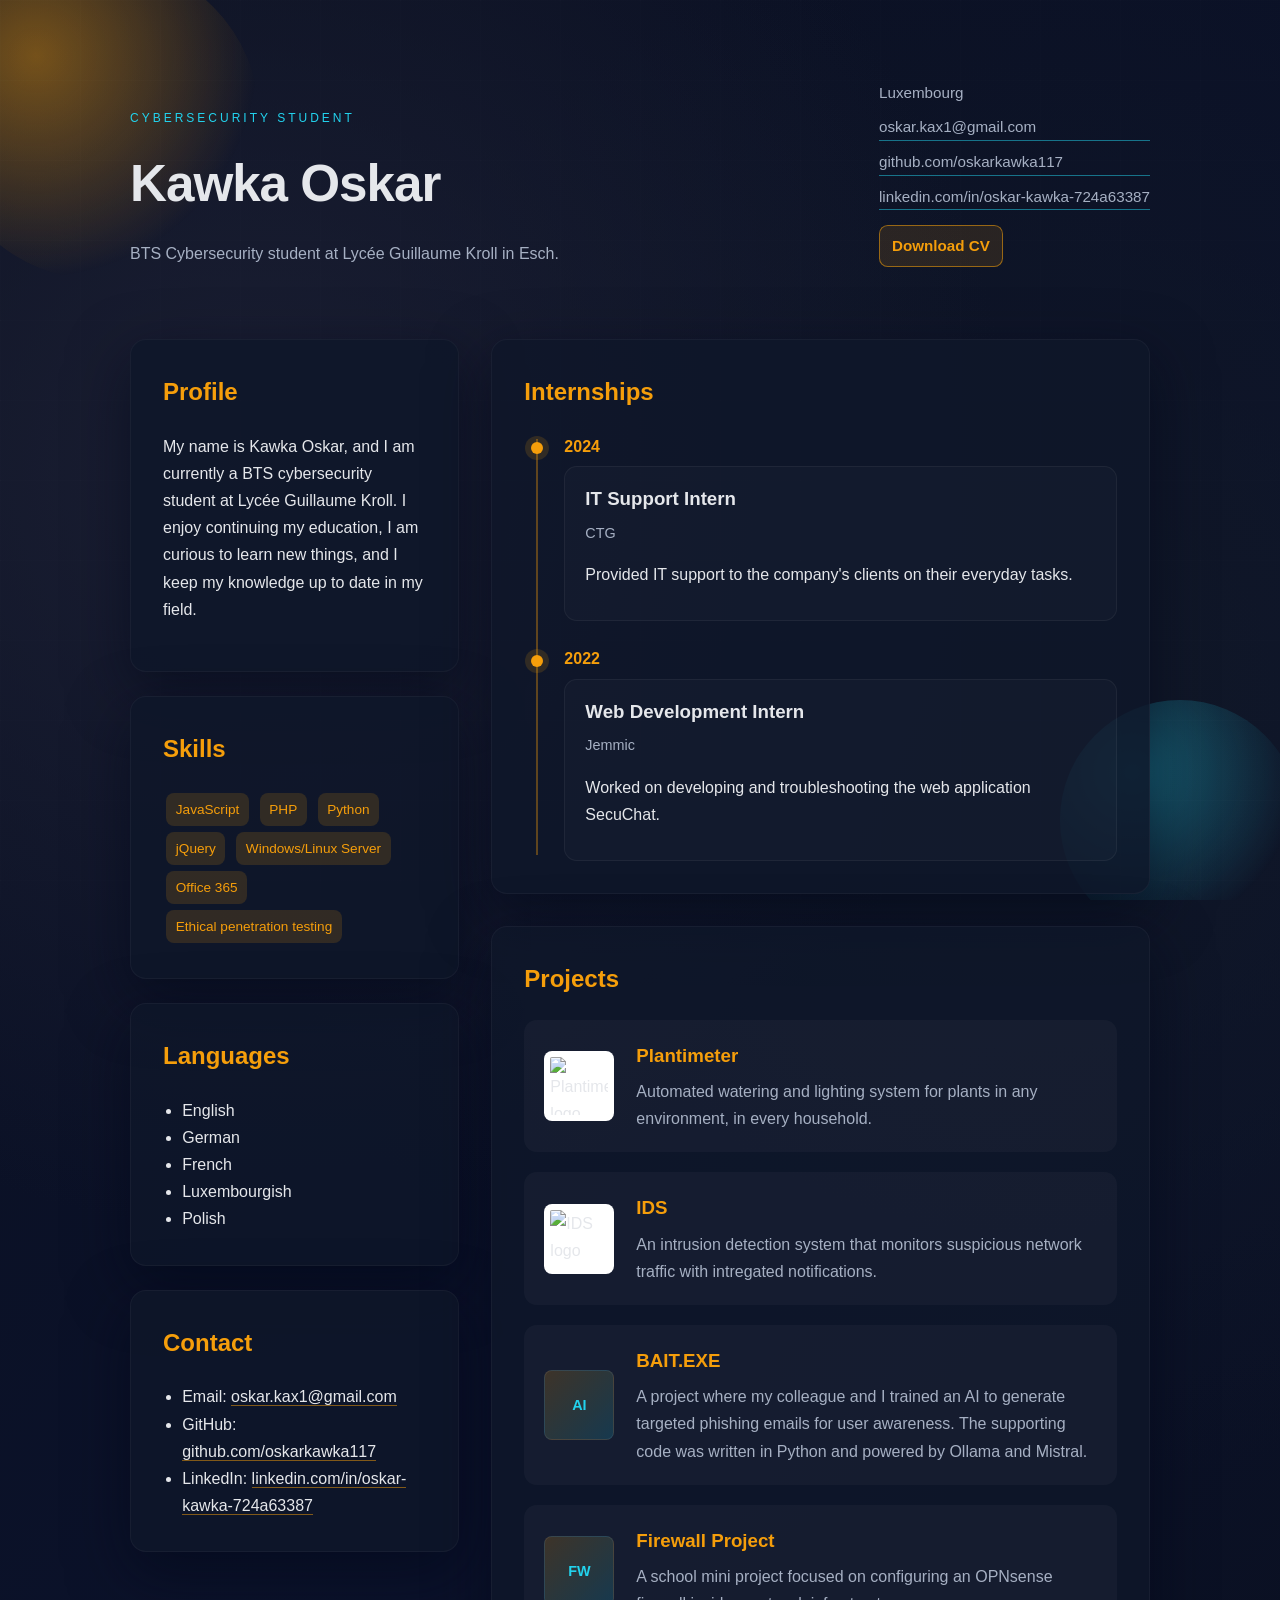
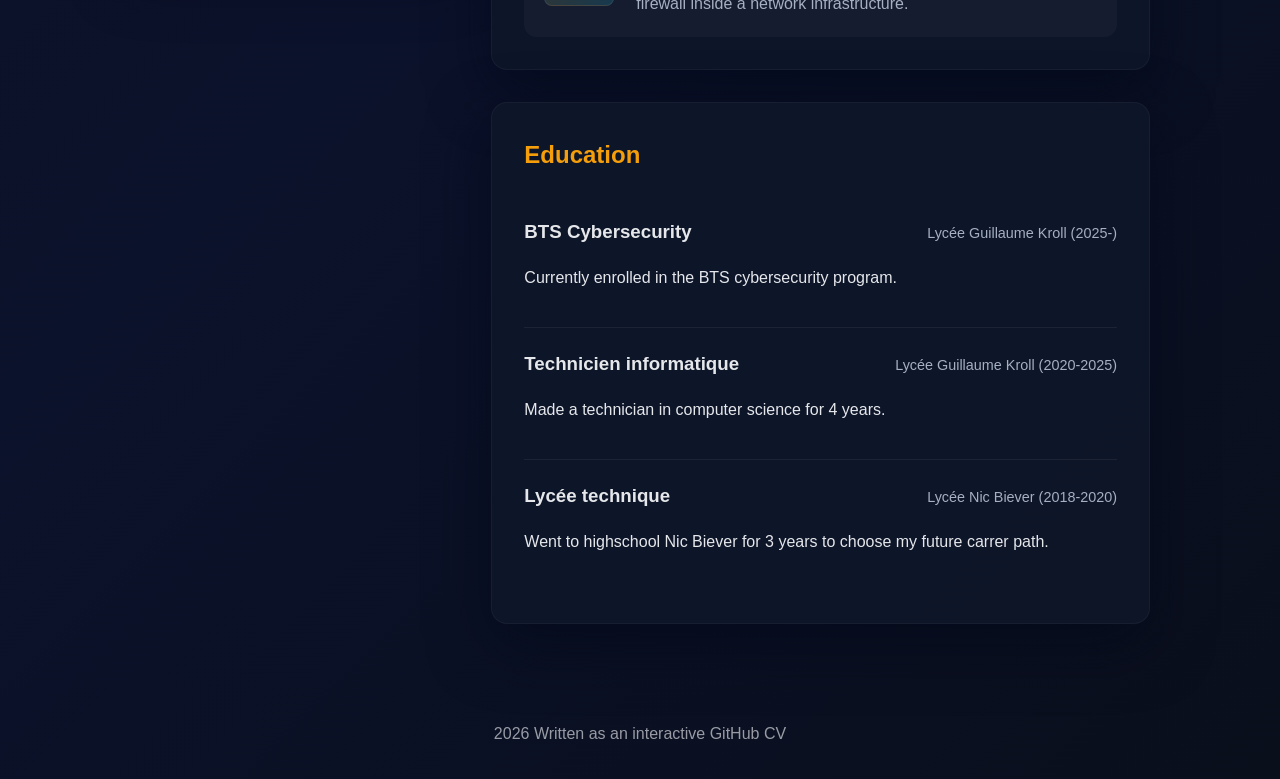
==== index.html @ f9e1fbe5 "Move profile page to site root" ====
<!DOCTYPE html>
<html lang="de">
<head>
  <meta charset="UTF-8" />
  <meta name="viewport" content="width=device-width, initial-scale=1.0" />
  <title>Kawka Oskar CV</title>
  <link rel="stylesheet" href="style.css" />
</head>
<body>
  <div class="ambient">
    <div class="orb orb-1"></div>
    <div class="orb orb-2"></div>
    <div class="grid"></div>
  </div>

  <header class="cv-header">
    <div class="cv-title">
      <p class="eyebrow">Cybersecurity Student</p>
      <h1>Kawka Oskar</h1>
      <p class="role">BTS Cybersecurity student at Lycée Guillaume Kroll in Esch.</p>
    </div>
    <div class="cv-meta">
      <span>Luxembourg</span>
      <a href="https://mail.google.com/mail/?view=cm&fs=1&to=oskar.kax1@gmail.com">oskar.kax1@gmail.com</a>
      <a href="https://github.com/oskarkawka117/">github.com/oskarkawka117</a>
      <a href="https://www.linkedin.com/in/oskar-kawka-724a63387/">linkedin.com/in/oskar-kawka-724a63387</a>
      <a class="download-link" href="KAWKA%20Oskar%20CV%20Eng.pdf" download>Download CV</a>
    </div>
  </header>

  <main class="cv-grid">
    <aside class="cv-sidebar">
      <section class="card section reveal">
        <h2>Profile</h2>
        <p>
          My name is Kawka Oskar, and I am currently a BTS cybersecurity student at Lycée Guillaume Kroll. I enjoy continuing my education, I am curious to learn
          new things, and I keep my knowledge up to date in my field.
        </p>
      </section>

      <section class="card section reveal">
        <h2>Skills</h2>
        <div class="tag-list">
          <span>JavaScript</span>
          <span>PHP</span>
          <span>Python</span>
          <span>jQuery</span>
          <span>Windows/Linux Server</span>
          <span>Office 365</span>
          <span>Ethical penetration testing</span>
        </div>
      </section>

      <section class="card section reveal">
        <h2>Languages</h2>
        <ul class="list-compact">
          <li>English</li>
          <li>German</li>
          <li>French</li>
          <li>Luxembourgish</li>
          <li>Polish</li>
        </ul>
      </section>

      <section class="card section reveal" id="contact">
        <h2>Contact</h2>
        <ul class="list-compact">
          <li>Email: <a href="https://mail.google.com/mail/?view=cm&fs=1&to=oskar.kax1@gmail.com">oskar.kax1@gmail.com</a></li>
          <li>GitHub: <a href="https://github.com/oskarkawka117/">github.com/oskarkawka117</a></li>
          <li>LinkedIn: <a href="https://www.linkedin.com/in/oskar-kawka-724a63387/">linkedin.com/in/oskar-kawka-724a63387</a></li>
        </ul>
      </section>
    </aside>

    <section class="cv-main">
      <section class="card section reveal">
        <h2>Internships</h2>
        <div class="timeline">
          <div class="timeline-item">
            <span class="timeline-date">2024</span>
            <div class="timeline-content">
              <h3>IT Support Intern</h3>
              <p class="timeline-meta">CTG</p>
              <p>Provided IT support to the company's clients on their everyday tasks.</p>
            </div>
          </div>
          <div class="timeline-item">
            <span class="timeline-date">2022</span>
            <div class="timeline-content">
              <h3>Web Development Intern</h3>
              <p class="timeline-meta">Jemmic</p>
              <p>Worked on developing and troubleshooting the web application SecuChat.</p>
            </div>
          </div>
        </div>
      </section>

      <section class="card section reveal" id="projects">
        <h2>Projects</h2>
        <div class="project-grid">
          <article class="project-card">
            <img src="images/logo_bg_thin.png" alt="Plantimeter logo" />
            <div>
              <h3>Plantimeter</h3>
              <p>Automated watering and lighting system for plants in any environment, in every household.</p>
            </div>
          </article>
          <article class="project-card">
            <img src="images/ids.png" alt="IDS logo" />
            <div>
              <h3>IDS</h3>
              <p>An intrusion detection system that monitors suspicious network traffic with intregated notifications.</p>
            </div>
          </article>
          <article class="project-card">
            <span class="project-icon">AI</span>
            <div>
              <h3>BAIT.EXE</h3>
              <p>A project where my colleague and I trained an AI to generate targeted phishing emails for user awareness. The supporting code was written in Python and powered by Ollama and Mistral.</p>
            </div>
          </article>
          <article class="project-card">
            <span class="project-icon">FW</span>
            <div>
              <h3>Firewall Project</h3>
              <p>A school mini project focused on configuring an OPNsense firewall inside a network infrastructure.</p>
            </div>
          </article>
        </div>
      </section>

      <section class="card section reveal">
        <h2>Education</h2>
        <div class="entry">
          <div class="entry-header">
            <h3>BTS Cybersecurity</h3>
            <span class="entry-meta">Lycée Guillaume Kroll (2025-)</span>
          </div>
          <p>Currently enrolled in the BTS cybersecurity program.</p>
        </div>
        <div class="entry">
          <div class="entry-header">
            <h3>Technicien informatique</h3>
            <span class="entry-meta">Lycée Guillaume Kroll (2020-2025)</span>
          </div>
          <p>Made a technician in computer science for 4 years.</p>
        </div>
        <div class="entry">
          <div class="entry-header">
            <h3>Lycée technique</h3>
            <span class="entry-meta">Lycée Nic Biever (2018-2020)</span>
          </div>
          <p>Went to highschool Nic Biever for 3 years to choose my future carrer path.</p>
        </div>
      </section>
    </section>
  </main>

  <footer>
     2026  Written as an interactive GitHub CV
  </footer>

  <script>
    const io = new IntersectionObserver((entries) => {
      entries.forEach((entry) => {
        if (entry.isIntersecting) {
          entry.target.classList.add('reveal-in');
          io.unobserve(entry.target);
        }
      });
    }, { threshold: 0.2 });

    document.querySelectorAll('.reveal').forEach((el) => io.observe(el));
  </script>
</body>
</html>
---- style.css ----
:root {
  --bg: #0b1020;
  --bg-alt: #141b2d;
  --card: #0f172a;
  --text: #e5e7eb;
  --muted: #a6b0c3;
  --accent: #f59e0b;
  --accent-2: #22d3ee;
  --shadow: 0 20px 60px rgba(2, 8, 23, 0.55);
}

* { box-sizing: border-box; }

body {
  margin: 0;
  font-family: "Space Grotesk", "Trebuchet MS", sans-serif;
  background: radial-gradient(circle at 20% 20%, #1b1f33, transparent 35%),
              radial-gradient(circle at 80% 30%, #111827, transparent 40%),
              linear-gradient(135deg, var(--bg), #0b122b 55%, #0a0f1c 100%);
  color: var(--text);
  min-height: 100vh;
  overflow-x: hidden;
  line-height: 1.7;
}

a {
  color: inherit;
  text-decoration: none;
  border-bottom: 1px solid rgba(245, 158, 11, 0.5);
}

a:hover {
  color: var(--accent);
}

.ambient {
  position: fixed;
  inset: 0;
  pointer-events: none;
  overflow: hidden;
  z-index: 0;
}

.orb {
  position: absolute;
  border-radius: 50%;
  opacity: 0.55;
  animation: drift 12s ease-in-out infinite;
}

.orb-1 {
  width: 320px;
  height: 320px;
  top: -40px;
  left: -60px;
  background: radial-gradient(circle at 30% 30%, rgba(245, 158, 11, 0.8), transparent 70%);
}

.orb-2 {
  width: 240px;
  height: 240px;
  bottom: -40px;
  right: -20px;
  background: radial-gradient(circle at 30% 30%, rgba(34, 211, 238, 0.7), transparent 70%);
  animation-delay: 2s;
}

.grid {
  position: absolute;
  inset: 0;
  background-image: linear-gradient(rgba(255,255,255,0.05) 1px, transparent 1px),
                    linear-gradient(90deg, rgba(255,255,255,0.05) 1px, transparent 1px);
  background-size: 80px 80px;
  opacity: 0.2;
}

@keyframes drift {
  0%, 100% { transform: translate(0, 0) scale(1); }
  50% { transform: translate(20px, 15px) scale(1.05); }
}

.cv-header {
  position: relative;
  z-index: 1;
  max-width: 1100px;
  margin: 0 auto;
  padding: 5rem 2.5rem 3rem;
  display: flex;
  flex-wrap: wrap;
  gap: 2.5rem;
  align-items: flex-end;
  justify-content: space-between;
}

.cv-title h1 {
  font-size: clamp(2.6rem, 4vw, 3.6rem);
  margin: 0.4rem 0 0.8rem;
  letter-spacing: -0.02em;
}

.role {
  color: var(--muted);
  margin: 0;
  max-width: 520px;
}

.eyebrow {
  text-transform: uppercase;
  letter-spacing: 0.25em;
  font-size: 0.75rem;
  color: var(--accent-2);
}

.cv-meta {
  display: grid;
  gap: 0.5rem;
  font-size: 0.95rem;
  color: var(--muted);
}

.cv-meta a {
  border-bottom: 1px solid rgba(34, 211, 238, 0.5);
}

.cv-meta .download-link {
  width: fit-content;
  margin-top: 0.4rem;
  padding: 0.45rem 0.75rem;
  border: 1px solid rgba(245, 158, 11, 0.55);
  border-radius: 0.55rem;
  color: var(--accent);
  background: rgba(245, 158, 11, 0.12);
  font-weight: 600;
}

.cv-meta .download-link:hover {
  background: rgba(245, 158, 11, 0.2);
}

.cv-grid {
  position: relative;
  z-index: 1;
  max-width: 1100px;
  margin: 0 auto;
  padding: 1.5rem 2.5rem 4rem;
  display: grid;
  grid-template-columns: minmax(240px, 1fr) minmax(320px, 2fr);
  gap: 2rem;
}

.cv-sidebar {
  display: grid;
  gap: 1.5rem;
  align-content: start;
}

.card {
  background: rgba(15, 23, 42, 0.85);
  border-radius: 1rem;
  padding: 2rem;
  box-shadow: var(--shadow);
  border: 1px solid rgba(255, 255, 255, 0.04);
  opacity: 0;
  transform: translateY(20px);
}

.card.reveal-in {
  animation: reveal 0.8s ease forwards;
}

.section h2 {
  margin-top: 0;
  color: var(--accent);
}

.list-compact {
  padding-left: 1.2rem;
  margin: 0.5rem 0 0;
}

.tag-list span {
  display: inline-block;
  background: rgba(245, 158, 11, 0.15);
  color: var(--accent);
  padding: 0.3rem 0.6rem;
  margin: 0.2rem;
  border-radius: 0.5rem;
  font-size: 0.85rem;
  transition: background 0.2s ease, color 0.2s ease, transform 0.2s ease;
}

.tag-list span:hover {
  background: rgba(34, 211, 238, 0.2);
  color: var(--accent-2);
  transform: translateY(-2px);
}

.cv-main .section + .section {
  margin-top: 2rem;
}

.entry {
  padding: 1.25rem 0;
  border-bottom: 1px solid rgba(255, 255, 255, 0.06);
}

.entry:last-child {
  border-bottom: none;
}

.entry-header {
  display: flex;
  justify-content: space-between;
  flex-wrap: wrap;
  gap: 0.5rem;
  align-items: baseline;
}

.entry-header h3 {
  margin: 0;
}

.entry-meta {
  color: var(--muted);
  font-size: 0.9rem;
}

.project-grid {
  display: grid;
  gap: 1.25rem;
}

.project-card {
  display: grid;
  grid-template-columns: 72px 1fr;
  gap: 1.25rem;
  align-items: center;
  padding: 1.25rem;
  border-radius: 0.8rem;
  background: rgba(255, 255, 255, 0.03);
}

.project-card img {
  width: 70px;
  height: 70px;
  object-fit: contain;
  background: white;
  padding: 6px;
  border-radius: 0.5rem;
}

.project-icon {
  display: grid;
  place-items: center;
  width: 70px;
  height: 70px;
  border-radius: 0.5rem;
  background: linear-gradient(135deg, rgba(245, 158, 11, 0.18), rgba(34, 211, 238, 0.16));
  border: 1px solid rgba(255, 255, 255, 0.08);
  color: var(--accent-2);
  font-weight: 700;
  font-size: 0.9rem;
}

.project-card h3 {
  margin: 0 0 0.4rem;
  color: var(--accent);
}

.project-card p {
  margin: 0;
  color: var(--muted);
}

.timeline {
  position: relative;
  margin-top: 1rem;
  display: grid;
  gap: 1.5rem;
}

.timeline::before {
  content: "";
  position: absolute;
  left: 12px;
  top: 0.4rem;
  bottom: 0.4rem;
  width: 2px;
  background: rgba(245, 158, 11, 0.35);
}

.timeline-item {
  position: relative;
  padding-left: 2.5rem;
}

.timeline-item::before {
  content: "";
  position: absolute;
  left: 7px;
  top: 0.6rem;
  width: 12px;
  height: 12px;
  border-radius: 50%;
  background: var(--accent);
  box-shadow: 0 0 0 6px rgba(245, 158, 11, 0.15);
}

.timeline-date {
  display: inline-block;
  margin-bottom: 0.4rem;
  font-weight: 600;
  color: var(--accent);
}

.timeline-content {
  background: rgba(255, 255, 255, 0.02);
  border-radius: 0.8rem;
  padding: 1rem 1.25rem;
  border: 1px solid rgba(255, 255, 255, 0.05);
}

.timeline-content h3 {
  margin: 0 0 0.35rem;
}

.timeline-meta {
  margin: 0 0 0.6rem;
  color: var(--muted);
  font-size: 0.9rem;
}

footer {
  text-align: center;
  padding: 2rem;
  opacity: 0.65;
}

@keyframes reveal {
  to { opacity: 1; transform: translateY(0); }
}

@media (max-width: 900px) {
  .cv-header {
    align-items: flex-start;
  }

  .cv-grid {
    grid-template-columns: 1fr;
  }

  .entry-header {
    flex-direction: column;
    align-items: flex-start;
  }
}
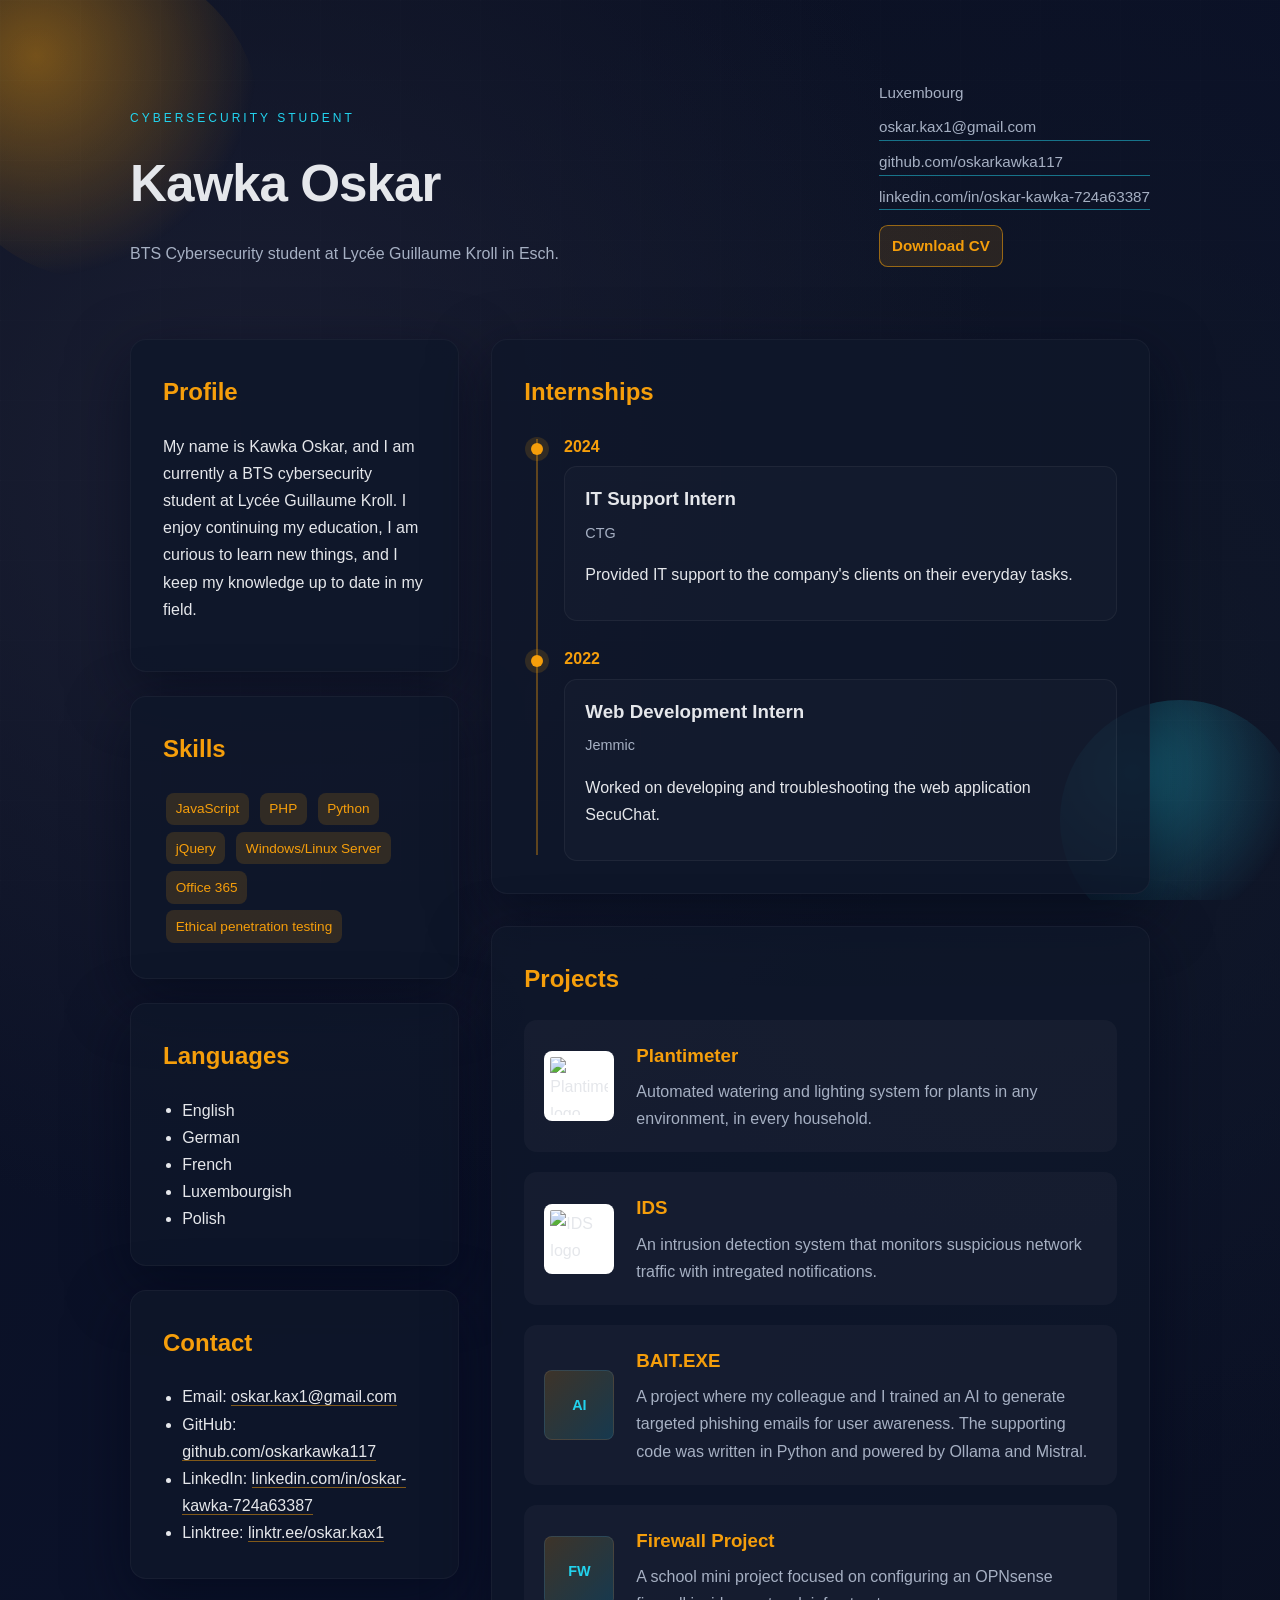
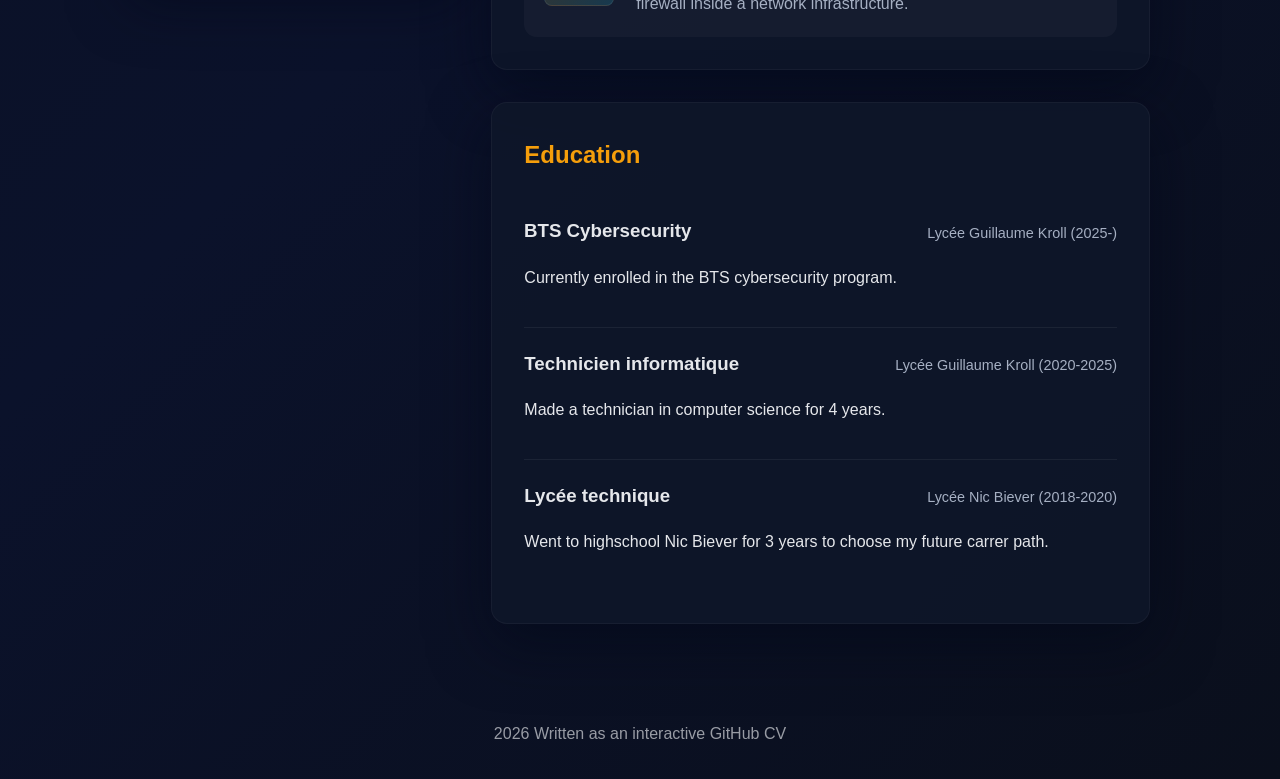
==== commit 236da942: "Add Linktree contact link" ====
--- a/index.html
+++ b/index.html
@@ -65,11 +65,12 @@
       <section class="card section reveal" id="contact">
         <h2>Contact</h2>
         <ul class="list-compact">
-          <li>Email: <a href="https://mail.google.com/mail/?view=cm&fs=1&to=oskar.kax1@gmail.com">oskar.kax1@gmail.com</a></li>
-          <li>GitHub: <a href="https://github.com/oskarkawka117/">github.com/oskarkawka117</a></li>
-          <li>LinkedIn: <a href="https://www.linkedin.com/in/oskar-kawka-724a63387/">linkedin.com/in/oskar-kawka-724a63387</a></li>
-        </ul>
-      </section>
+          <li>Email: <a href="https://mail.google.com/mail/?view=cm&fs=1&to=oskar.kax1@gmail.com">oskar.kax1@gmail.com</a></li>
+          <li>GitHub: <a href="https://github.com/oskarkawka117/">github.com/oskarkawka117</a></li>
+          <li>LinkedIn: <a href="https://www.linkedin.com/in/oskar-kawka-724a63387/">linkedin.com/in/oskar-kawka-724a63387</a></li>
+          <li>Linktree: <a href="https://linktr.ee/oskar.kax1">linktr.ee/oskar.kax1</a></li>
+        </ul>
+      </section>
     </aside>
 
     <section class="cv-main">
